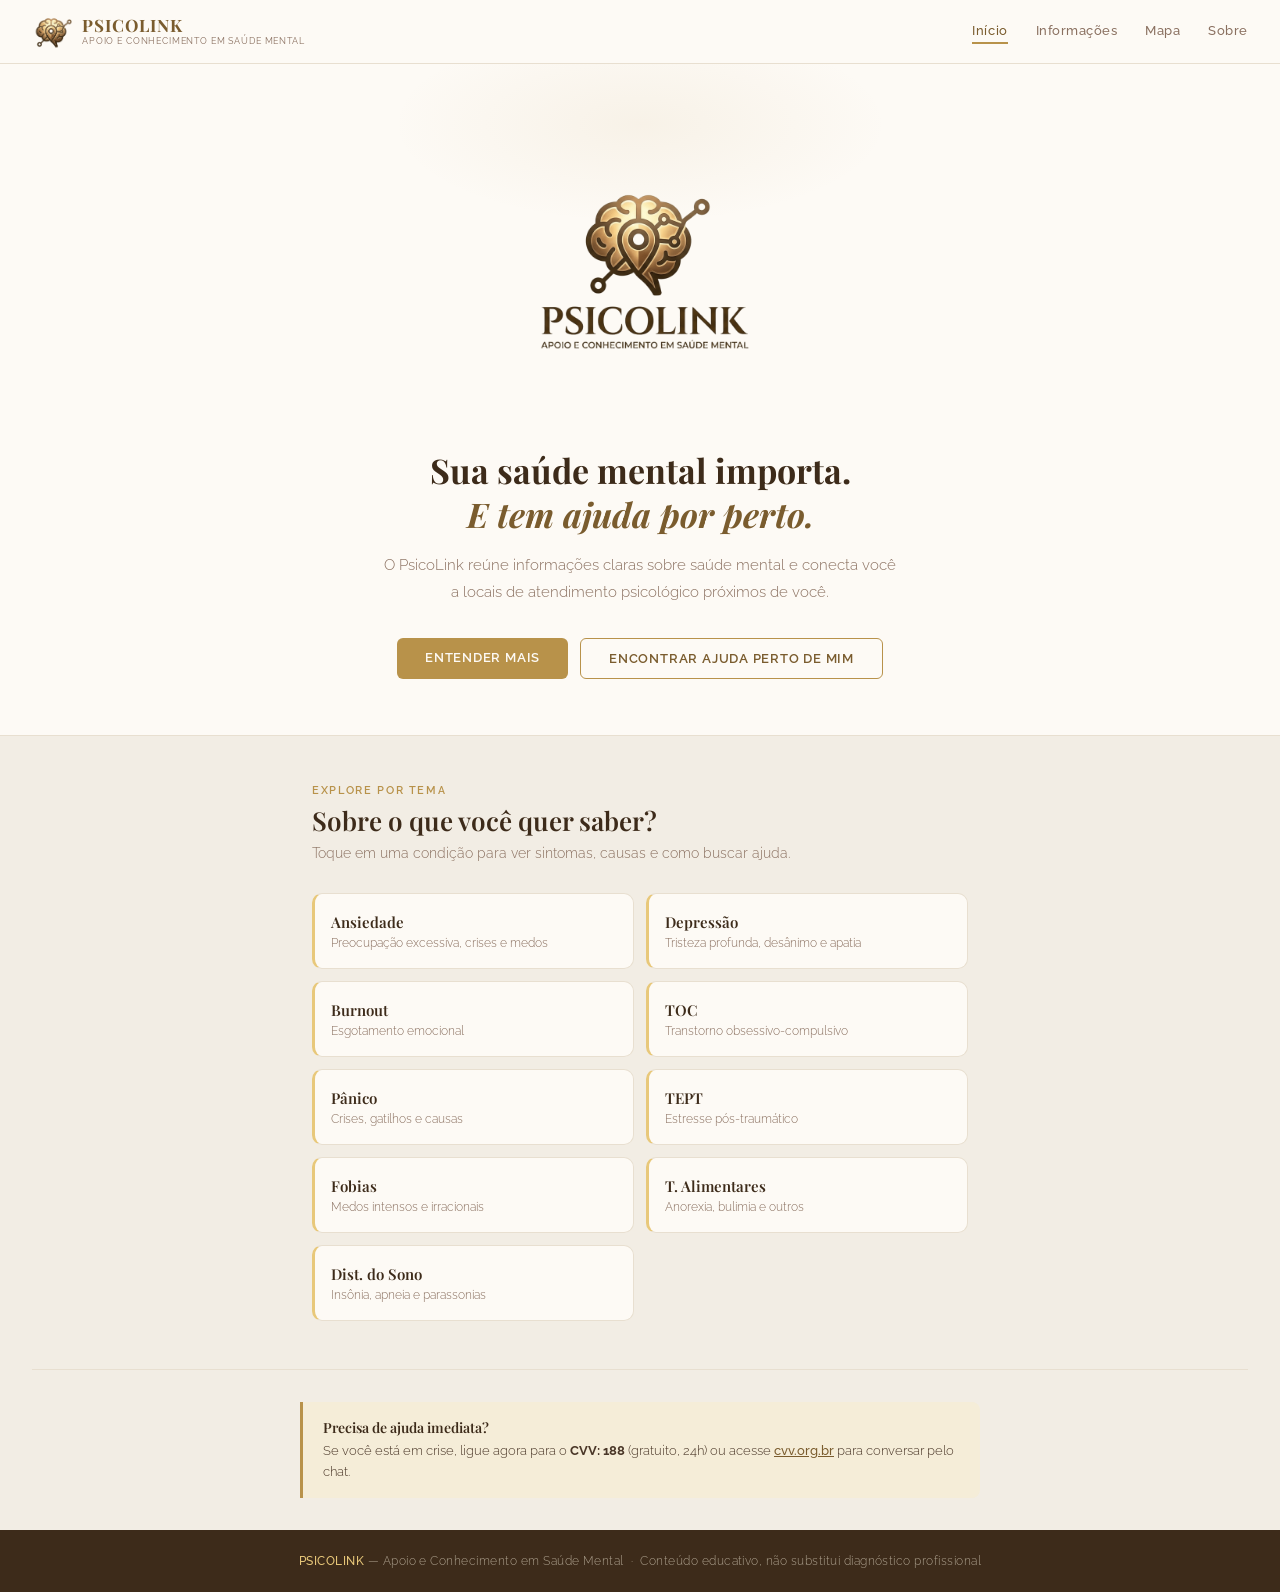
==== view/pages/home.html @ f2590a8d "feat: commit inicial do projeto PsicoLink Adiciona estrutura inicial do projeto com MVC, incluindo c" ====
<!DOCTYPE html>
<html lang="pt-BR">

<head>
  <meta charset="UTF-8" />
  <meta name="viewport" content="width=device-width, initial-scale=1.0" />
  <title>PsicoLink — Início</title>
  <link rel="icon" type="image/png" href="../images/PsicoLink.png" />
  <link rel="stylesheet" href="../css/global.css" />
  <link rel="stylesheet" href="../css/home.css" />
</head>

<body>

  <!-- ── NAV ── -->
  <nav class="ps-nav">
    <a class="ps-logo" href="home.html">
      <img src="../images/PsicoLinkBrain.png" alt="PsicoLink" />
      <div class="ps-logo-text">
        <span class="ps-logo-name">PSICOLINK</span>
        <span class="ps-logo-sub">Apoio e conhecimento em saúde mental</span>
      </div>
    </a>
    <button class="hamburger" id="hamburger" aria-label="Abrir menu" aria-expanded="false">
      <span></span><span></span><span></span>
    </button>
    <ul class="ps-nav-links" id="nav-links">
      <li><a href="home.html" data-page="home">Início</a></li>
      <li><a href="informacoes.html" data-page="info">Informações</a></li>
      <li><a href="mapa.html" data-page="mapa">Mapa</a></li>
      <li><a href="sobre.html" data-page="sobre">Sobre</a></li>
    </ul>
  </nav>

  <!-- ── CONTEÚDO ── -->
  <main class="ps-content">

    <!-- Hero -->
    <section class="ps-hero">
      <img src="../images/PsicoLinkNull.png" alt="PsicoLink" class="ps-hero-logo" />
      <h1>Sua saúde mental importa.<br><em>E tem ajuda por perto.</em></h1>
      <p>O PsicoLink reúne informações claras sobre saúde mental e conecta você a locais de atendimento psicológico
        próximos de você.</p>
      <div class="ps-hero-btns">
        <a href="informacoes.html" class="btn-gold">Entender mais</a>
        <a href="mapa.html" class="btn-outline-gold">Encontrar ajuda perto de mim</a>
      </div>
    </section>

    <!-- Quick cards (gerados pelo HomeController) -->
    <section class="ps-section">
      <p class="section-label">Explore por tema</p>
      <h2 class="ps-section-title">Sobre o que você quer saber?</h2>
      <p class="ps-section-sub">Toque em uma condição para ver sintomas, causas e como buscar ajuda.</p>
      <div class="quick-cards" id="quick-cards-grid">
        <!-- Preenchido dinamicamente por HomeController -->
      </div>
    </section>

    <div class="divider"></div>

    <!-- Alerta CVV -->
    <div class="ps-crisis" style="margin-top: 2rem;">
      <h4>Precisa de ajuda imediata?</h4>
      <p>
        Se você está em crise, ligue agora para o <strong>CVV: 188</strong> (gratuito, 24h)
        ou acesse <a href="https://cvv.org.br" target="_blank" rel="noopener">cvv.org.br</a>
        para conversar pelo chat.
      </p>
    </div>

  </main>

  <!-- ── FOOTER ── -->
  <footer class="ps-footer">
    <span>PSICOLINK</span> — Apoio e Conhecimento em Saúde Mental
    &nbsp;·&nbsp; Conteúdo educativo, não substitui diagnóstico profissional
  </footer>

  <!-- Model + Controller -->
  <script src="../../model/conditions.js"></script>
  <script src="../../controller/navigation.js"></script>
  <script src="../../controller/home.js"></script>

</body>

</html>
---- view/css/global.css ----
/* ═══════════════════════════════════════════════
   global.css — Reset, variáveis, nav, footer
   Importado por TODOS os HTMLs
═══════════════════════════════════════════════ */

@import url('https://fonts.googleapis.com/css2?family=Playfair+Display:ital,wght@0,400;0,600;0,700;1,400;1,600&family=Raleway:wght@300;400;500;600&display=swap');

/* ── Reset ── */
*,
*::before,
*::after {
  box-sizing: border-box;
  margin: 0;
  padding: 0;
}

/* ── Variáveis ── */
:root {
  --gold: #B8924A;
  --gold-dark: #7A5C2E;
  --gold-light: #E8C87A;
  --gold-pale: #F5EDD8;
  --cream: #F2EDE4;
  --cream-dark: #E8DFD0;
  --brown: #3D2B1A;
  --text-body: #4A3728;
  --text-muted: #8A7060;
  --white: #FDFAF5;
}

/* ── Base ── */
html,
body {
  height: 100%;
}

body {
  font-family: 'Raleway', sans-serif;
  background: var(--cream);
  color: var(--brown);
  display: flex;
  flex-direction: column;
  min-height: 100vh;
}

/* ── Layout wrapper ── */
.ps-content {
  flex: 1;
}

/* ═══════════════
   NAV
═══════════════ */
.ps-nav {
  background: var(--white);
  border-bottom: 1px solid var(--cream-dark);
  padding: 0 2rem;
  display: flex;
  align-items: center;
  justify-content: space-between;
  height: 64px;
  position: sticky;
  top: 0;
  z-index: 100;
  flex-shrink: 0;
}

.ps-logo {
  display: flex;
  align-items: center;
  gap: 10px;
  text-decoration: none;
}

.ps-logo img {
  height: 40px;
  width: 40px;
  object-fit: contain;
}

.ps-logo-text {
  display: flex;
  flex-direction: column;
  line-height: 1;
}

.ps-logo-name {
  font-family: 'Playfair Display', serif;
  font-size: 17px;
  font-weight: 700;
  color: var(--gold-dark);
  letter-spacing: 0.06em;
}

.ps-logo-sub {
  font-size: 8.5px;
  font-weight: 400;
  color: var(--text-muted);
  letter-spacing: 0.1em;
  text-transform: uppercase;
  margin-top: 3px;
}

/* Hamburger */
.hamburger {
  display: none;
  flex-direction: column;
  gap: 5px;
  cursor: pointer;
  background: none;
  border: none;
  padding: 4px;
}

.hamburger span {
  display: block;
  width: 22px;
  height: 2px;
  background: var(--gold-dark);
  border-radius: 2px;
  transition: transform 0.3s, opacity 0.3s;
}

.hamburger.open span:nth-child(1) {
  transform: translateY(7px) rotate(45deg);
}

.hamburger.open span:nth-child(2) {
  opacity: 0;
}

.hamburger.open span:nth-child(3) {
  transform: translateY(-7px) rotate(-45deg);
}

/* Nav links */
.ps-nav-links {
  display: flex;
  gap: 1.75rem;
  list-style: none;
}

.ps-nav-links a {
  background: none;
  border: none;
  font-family: 'Raleway', sans-serif;
  font-size: 13px;
  font-weight: 500;
  color: var(--text-muted);
  cursor: pointer;
  padding: 4px 0;
  border-bottom: 2px solid transparent;
  transition: color 0.2s, border-color 0.2s;
  letter-spacing: 0.04em;
  text-decoration: none;
  display: inline-block;
}

.ps-nav-links a:hover,
.ps-nav-links a.active {
  color: var(--gold-dark);
  border-bottom-color: var(--gold);
}

/* ═══════════════
   FOOTER
═══════════════ */
.ps-footer {
  background: var(--brown);
  padding: 1.5rem 2rem;
  text-align: center;
  font-size: 12px;
  color: rgba(245, 237, 216, 0.6);
  font-weight: 300;
  letter-spacing: 0.04em;
  flex-shrink: 0;
}

.ps-footer span {
  color: var(--gold-light);
  font-weight: 500;
}

/* ═══════════════
   SECTION HELPERS
═══════════════ */
.ps-section {
  padding: 3rem 2rem;
  max-width: 720px;
  margin: 0 auto;
}

.section-label {
  font-size: 11px;
  font-weight: 600;
  color: var(--gold);
  text-transform: uppercase;
  letter-spacing: 0.15em;
  margin-bottom: 6px;
}

.ps-section-title {
  font-family: 'Playfair Display', serif;
  font-size: clamp(20px, 4vw, 26px);
  font-weight: 600;
  color: var(--brown);
  margin-bottom: 0.4rem;
}

.ps-section-sub {
  font-size: 14px;
  color: var(--text-muted);
  margin-bottom: 2rem;
  font-weight: 300;
}

/* ═══════════════
   BUTTONS
═══════════════ */
.btn-gold {
  background: var(--gold);
  color: var(--white);
  border: none;
  border-radius: 6px;
  padding: 12px 28px;
  font-size: 13px;
  font-family: 'Raleway', sans-serif;
  font-weight: 600;
  cursor: pointer;
  letter-spacing: 0.06em;
  text-transform: uppercase;
  transition: background 0.2s, transform 0.1s;
  text-decoration: none;
  display: inline-block;
}

.btn-gold:hover {
  background: var(--gold-dark);
  color: var(--white);
}

.btn-gold:active {
  transform: scale(0.98);
}

.btn-outline-gold {
  background: transparent;
  color: var(--gold-dark);
  border: 1.5px solid var(--gold);
  border-radius: 6px;
  padding: 12px 28px;
  font-size: 13px;
  font-family: 'Raleway', sans-serif;
  font-weight: 600;
  cursor: pointer;
  letter-spacing: 0.06em;
  text-transform: uppercase;
  transition: background 0.2s, transform 0.1s;
  text-decoration: none;
  display: inline-block;
}

.btn-outline-gold:hover {
  background: var(--gold-pale);
  color: var(--gold-dark);
}

.btn-outline-gold:active {
  transform: scale(0.98);
}

/* ═══════════════
   CRISIS BOX
═══════════════ */
.ps-crisis {
  background: var(--gold-pale);
  border-left: 3px solid var(--gold);
  border-radius: 0 8px 8px 0;
  padding: 1rem 1.25rem;
  margin: 0 auto 2rem;
  max-width: 680px;
}

.ps-crisis h4 {
  font-family: 'Playfair Display', serif;
  font-size: 14px;
  font-weight: 600;
  color: var(--brown);
  margin-bottom: 4px;
}

.ps-crisis p {
  font-size: 13px;
  color: var(--text-body);
  line-height: 1.6;
  font-weight: 300;
}

.ps-crisis a {
  color: var(--gold-dark);
  font-weight: 500;
}

.link-mapa {
  color: var(--gold-dark);
  font-weight: 600;
  text-decoration: underline;
  cursor: pointer;
}

/* ═══════════════
   DIVIDER
═══════════════ */
.divider {
  height: 1px;
  background: var(--cream-dark);
  margin: 0 2rem;
}

/* ═══════════════════════
   RESPONSIVIDADE GLOBAL
═══════════════════════ */
@media (max-width: 640px) {

  .ps-nav {
    padding: 0 1rem;
  }

  .hamburger {
    display: flex;
  }

  .ps-nav-links {
    display: none;
    position: absolute;
    top: 64px;
    left: 0;
    right: 0;
    background: var(--white);
    border-bottom: 1px solid var(--cream-dark);
    flex-direction: column;
    gap: 0;
    padding: 0.5rem 0;
    z-index: 99;
  }

  .ps-nav-links.open {
    display: flex;
  }

  .ps-nav-links li {
    width: 100%;
  }

  .ps-nav-links a {
    width: 100%;
    text-align: left;
    padding: 12px 1.5rem;
    border-bottom: none;
    border-left: 3px solid transparent;
    font-size: 14px;
    display: block;
  }

  .ps-nav-links a.active,
  .ps-nav-links a:hover {
    border-left-color: var(--gold);
    border-bottom-color: transparent;
    background: var(--gold-pale);
  }

  .ps-section {
    padding: 2rem 1rem;
  }

  .ps-logo-sub {
    display: none;
  }
}

@media (max-width: 400px) {
  .ps-logo-name {
    font-size: 14px;
  }
}
---- view/css/home.css ----
/* ═══════════════════════════════════════
   home.css — Estilos exclusivos da Home
═══════════════════════════════════════ */

/* ── Hero ── */
.ps-hero {
  background: var(--white);
  padding: 4rem 2rem 3.5rem;
  text-align: center;
  border-bottom: 1px solid var(--cream-dark);
  position: relative;
  overflow: hidden;
}

.ps-hero::before {
  content: '';
  position: absolute;
  top: -40px;
  left: 50%;
  transform: translateX(-50%);
  width: 500px;
  height: 200px;
  background: radial-gradient(ellipse, rgba(184, 146, 74, 0.08) 0%, transparent 70%);
  pointer-events: none;
}

.ps-hero-logo {
  width: 300px;
  height: 300px;
  object-fit: contain;
  margin: 0 auto 1.25rem;
  display: block;
}

.ps-hero h1 {
  font-family: 'Playfair Display', serif;
  font-size: clamp(24px, 5vw, 34px);
  font-weight: 700;
  color: var(--brown);
  line-height: 1.3;
  margin-bottom: 1rem;
}

.ps-hero h1 em {
  font-style: italic;
  color: var(--gold-dark);
}

.ps-hero p {
  font-size: 15px;
  color: var(--text-muted);
  max-width: 520px;
  margin: 0 auto 2rem;
  line-height: 1.8;
  font-weight: 300;
}

.ps-hero-btns {
  display: flex;
  gap: 12px;
  justify-content: center;
  flex-wrap: wrap;
}

/* ── Quick Cards ── */
.quick-cards {
  display: grid;
  grid-template-columns: 1fr 1fr;
  gap: 12px;
}

.quick-card {
  background: var(--white);
  border: 1px solid var(--cream-dark);
  border-left: 3px solid var(--gold-light);
  border-radius: 10px;
  padding: 18px 16px;
  text-align: left;
  cursor: pointer;
  transition: border-color 0.2s, transform 0.15s;
  width: 100%;
}

.quick-card:hover,
.quick-card:focus-visible {
  border-left-color: var(--gold);
  transform: translateY(-2px);
  outline: none;
}

.quick-card-title {
  font-family: 'Playfair Display', serif;
  font-size: 15px;
  font-weight: 600;
  color: var(--brown);
  margin-bottom: 4px;
}

.quick-card-sub {
  font-size: 12px;
  color: var(--text-muted);
  font-weight: 300;
}

/* ── Responsivo ── */
@media (max-width: 640px) {
  .ps-hero {
    padding: 2.5rem 1rem 2rem;
  }

  .ps-hero-logo {
    width: 260px;
    height: 260px;
  }

  .ps-hero-btns {
    flex-direction: column;
    align-items: center;
  }

  .ps-hero-btns .btn-gold,
  .ps-hero-btns .btn-outline-gold {
    width: 100%;
    max-width: 280px;
    text-align: center;
  }

  .quick-cards {
    grid-template-columns: 1fr;
  }
}
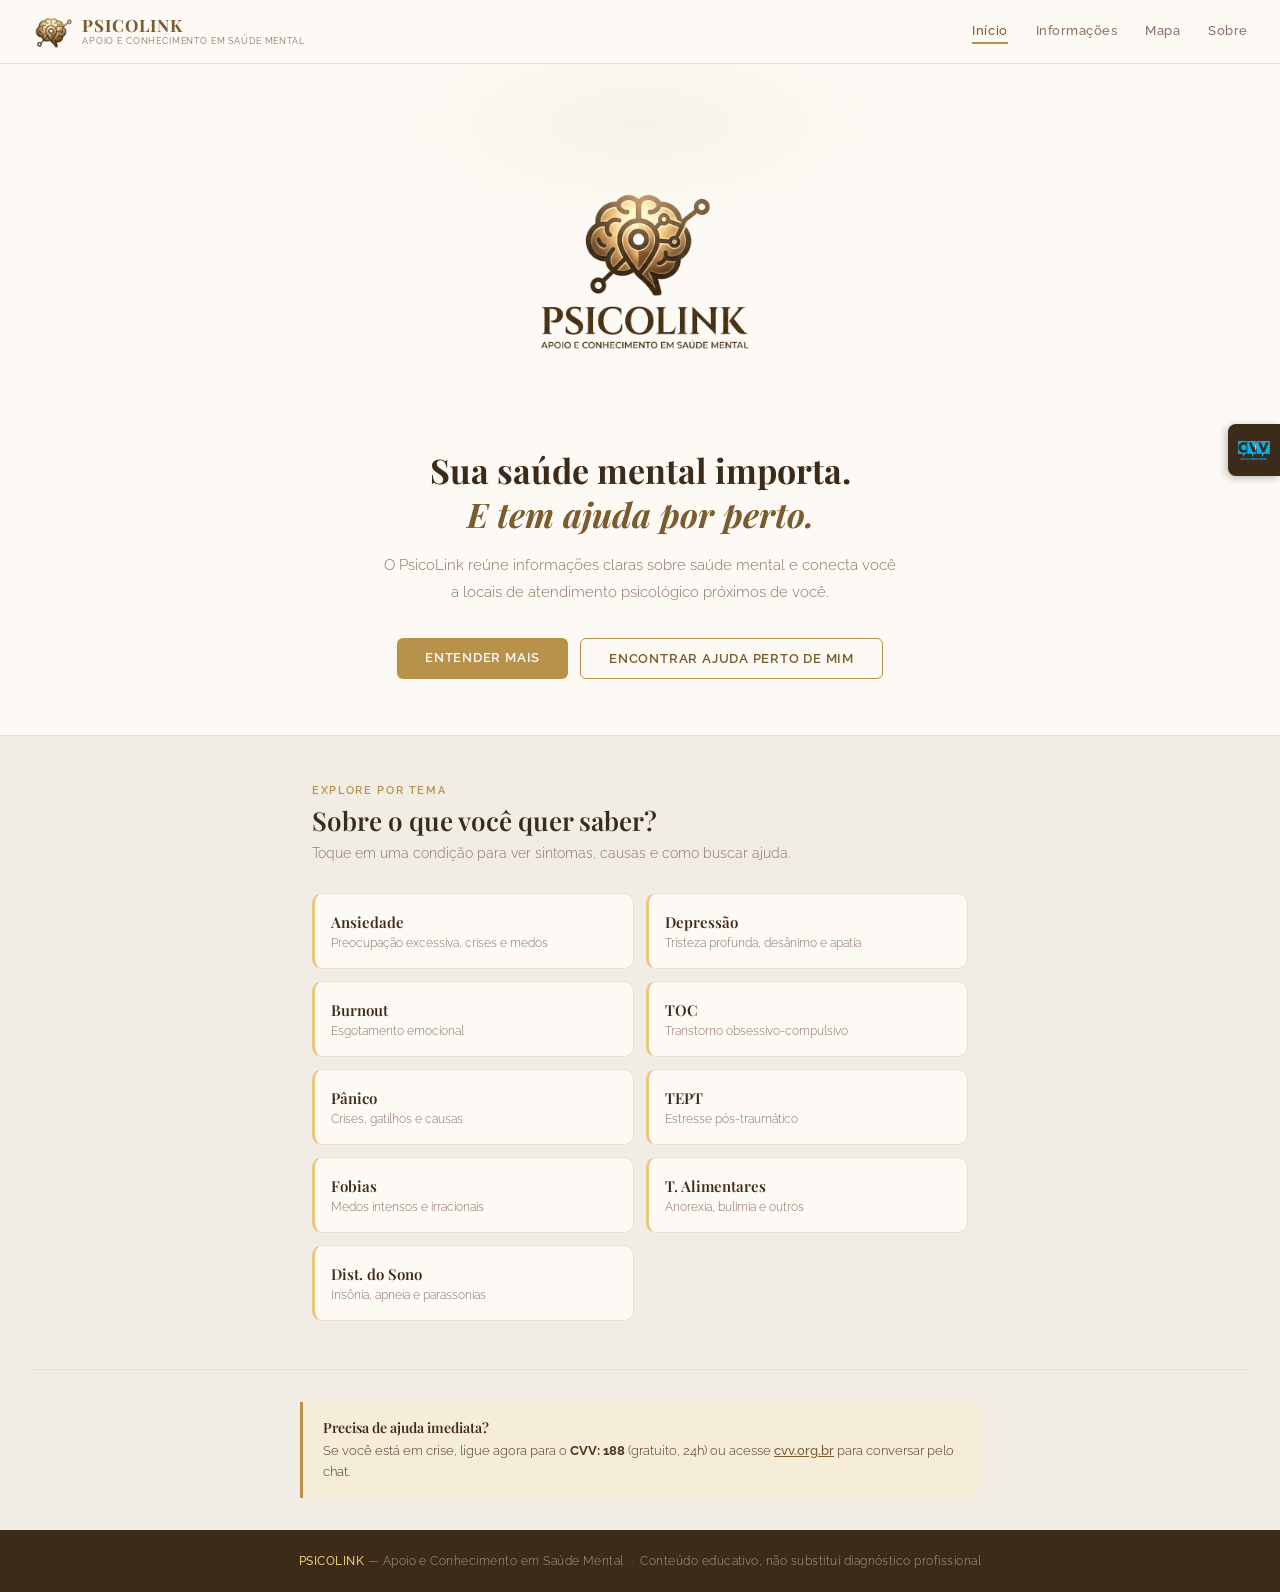
==== commit 90253553: "feat: adiciona widget CVV e corrige LICENSE Cria o componente cvv-widget inspirado em widgets govern" ====
--- a/view/pages/home.html
+++ b/view/pages/home.html
@@ -8,6 +8,7 @@
   <link rel="icon" type="image/png" href="../images/PsicoLink.png" />
   <link rel="stylesheet" href="../css/global.css" />
   <link rel="stylesheet" href="../css/home.css" />
+  <link rel="stylesheet" href="../css/cvv-widget.css" />
 </head>
 
 <body>
@@ -81,6 +82,7 @@
   <script src="../../model/conditions.js"></script>
   <script src="../../controller/navigation.js"></script>
   <script src="../../controller/home.js"></script>
+  <script src="../../controller/cvv-widget.js"></script>
 
 </body>
 
--- a/view/css/cvv-widget.css
+++ b/view/css/cvv-widget.css
@@ -0,0 +1,143 @@
+/* ═══════════════════════════════════════════════════
+   cvv-widget.css — Widget flutuante CVV
+   Inspirado no botão VLibras dos sites do governo.
+   Fica fixo no centro-direito em todas as telas.
+═══════════════════════════════════════════════════ */
+
+/* ── Wrapper posicionado ── */
+.cvv-widget {
+  position: fixed;
+  top: 50%;
+  right: 0;
+  transform: translateY(-50%);
+  z-index: 1000;
+  display: flex;
+  align-items: center;
+  flex-direction: row-reverse;
+}
+
+/* ── Ícone (sempre visível) ── */
+.cvv-widget__icon {
+  width: 52px;
+  height: 52px;
+  background: var(--brown);
+  border-radius: 8px 0 0 8px;
+  display: flex;
+  align-items: center;
+  justify-content: center;
+  cursor: pointer;
+  flex-shrink: 0;
+  box-shadow: -2px 2px 8px rgba(0, 0, 0, 0.25);
+  transition: background 0.2s;
+  border: none;
+}
+
+.cvv-widget__icon:hover {
+  background: #2a1c0e;
+}
+
+.cvv-widget__icon img {
+  width: 36px;
+  height: 36px;
+  object-fit: contain;
+  font-size: 10px;
+  color: var(--white);
+}
+
+/* ── Painel expandido (oculto por padrão) ── */
+.cvv-widget__panel {
+  background: var(--brown);
+  color: var(--white);
+  border-radius: 8px 0 0 8px;
+  display: flex;
+  flex-direction: column;
+  gap: 6px;
+  white-space: nowrap;
+
+  /* Estado inicial: escondido à direita */
+  max-width: 0;
+  overflow: hidden;
+  opacity: 0;
+  pointer-events: none;
+  padding-top: 14px;
+  padding-bottom: 14px;
+  padding-left: 0;
+  padding-right: 0;
+
+  /* Animação da direita para a esquerda */
+  transition:
+    max-width 0.35s cubic-bezier(0.4, 0, 0.2, 1),
+    opacity   0.25s ease,
+    padding   0.35s ease;
+}
+
+/* ── Estado expandido (hover em desktop, classe .open em touch) ── */
+.cvv-widget:hover .cvv-widget__panel,
+.cvv-widget.open  .cvv-widget__panel {
+  max-width: 220px;
+  opacity: 1;
+  pointer-events: auto;
+  padding: 14px 16px;
+}
+
+/* ── Textos do painel ── */
+.cvv-widget__label {
+  font-family: 'Raleway', sans-serif;
+  font-size: 10px;
+  font-weight: 600;
+  text-transform: uppercase;
+  letter-spacing: 0.1em;
+  color: var(--gold-light);
+  line-height: 1;
+}
+
+.cvv-widget__phone {
+  font-family: 'Playfair Display', serif;
+  font-size: 22px;
+  font-weight: 700;
+  color: var(--white);
+  line-height: 1;
+  letter-spacing: 0.05em;
+}
+
+.cvv-widget__sub {
+  font-family: 'Raleway', sans-serif;
+  font-size: 10px;
+  font-weight: 300;
+  color: rgba(253, 250, 245, 0.65);
+  line-height: 1.3;
+}
+
+.cvv-widget__link {
+  font-family: 'Raleway', sans-serif;
+  font-size: 11px;
+  font-weight: 500;
+  color: var(--gold-light);
+  text-decoration: none;
+  border-bottom: 1px solid rgba(232, 200, 122, 0.4);
+  padding-bottom: 1px;
+  width: fit-content;
+  transition: color 0.2s, border-color 0.2s;
+}
+
+.cvv-widget__link:hover {
+  color: var(--white);
+  border-bottom-color: var(--white);
+}
+
+/* ── Responsivo: menor em telas pequenas ── */
+@media (max-width: 640px) {
+  .cvv-widget__icon {
+    width: 44px;
+    height: 44px;
+  }
+
+  .cvv-widget__icon img {
+    width: 29px;
+    height: 29px;
+  }
+
+  .cvv-widget__phone {
+    font-size: 18px;
+  }
+}
